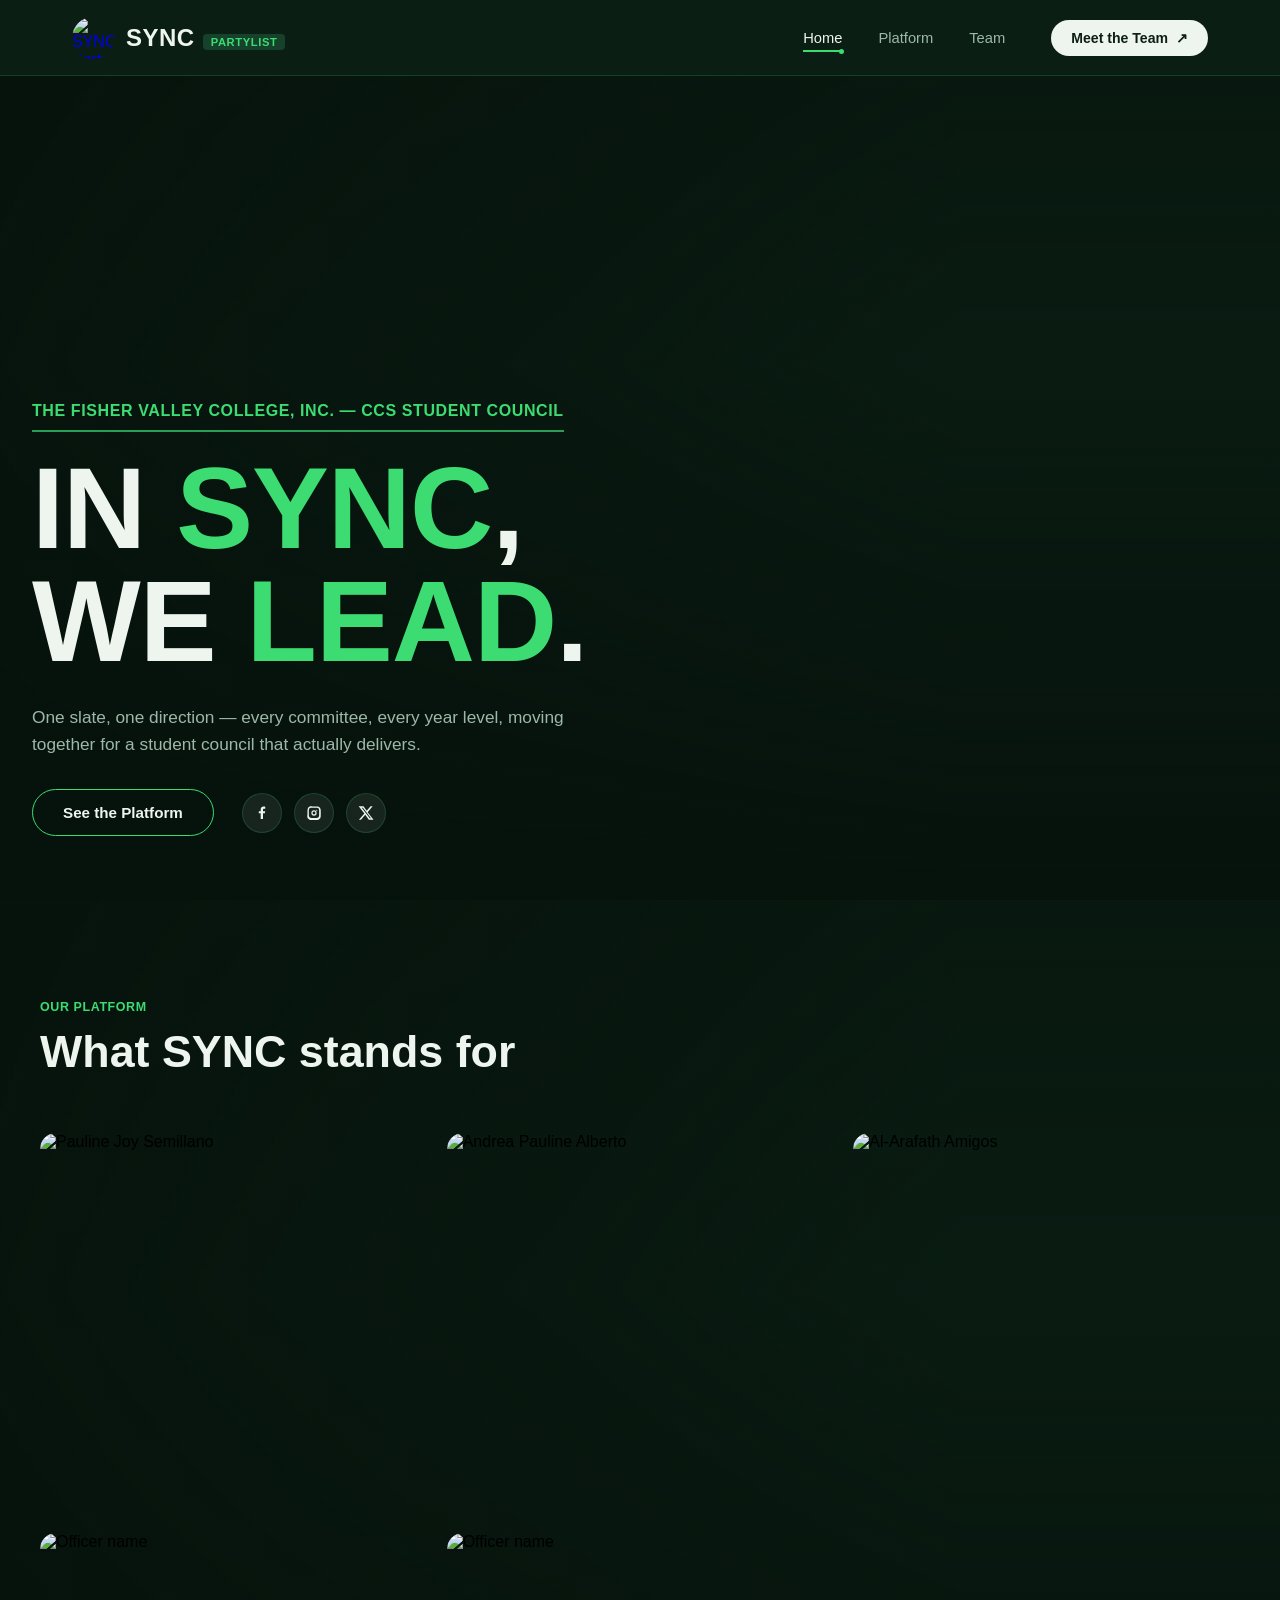
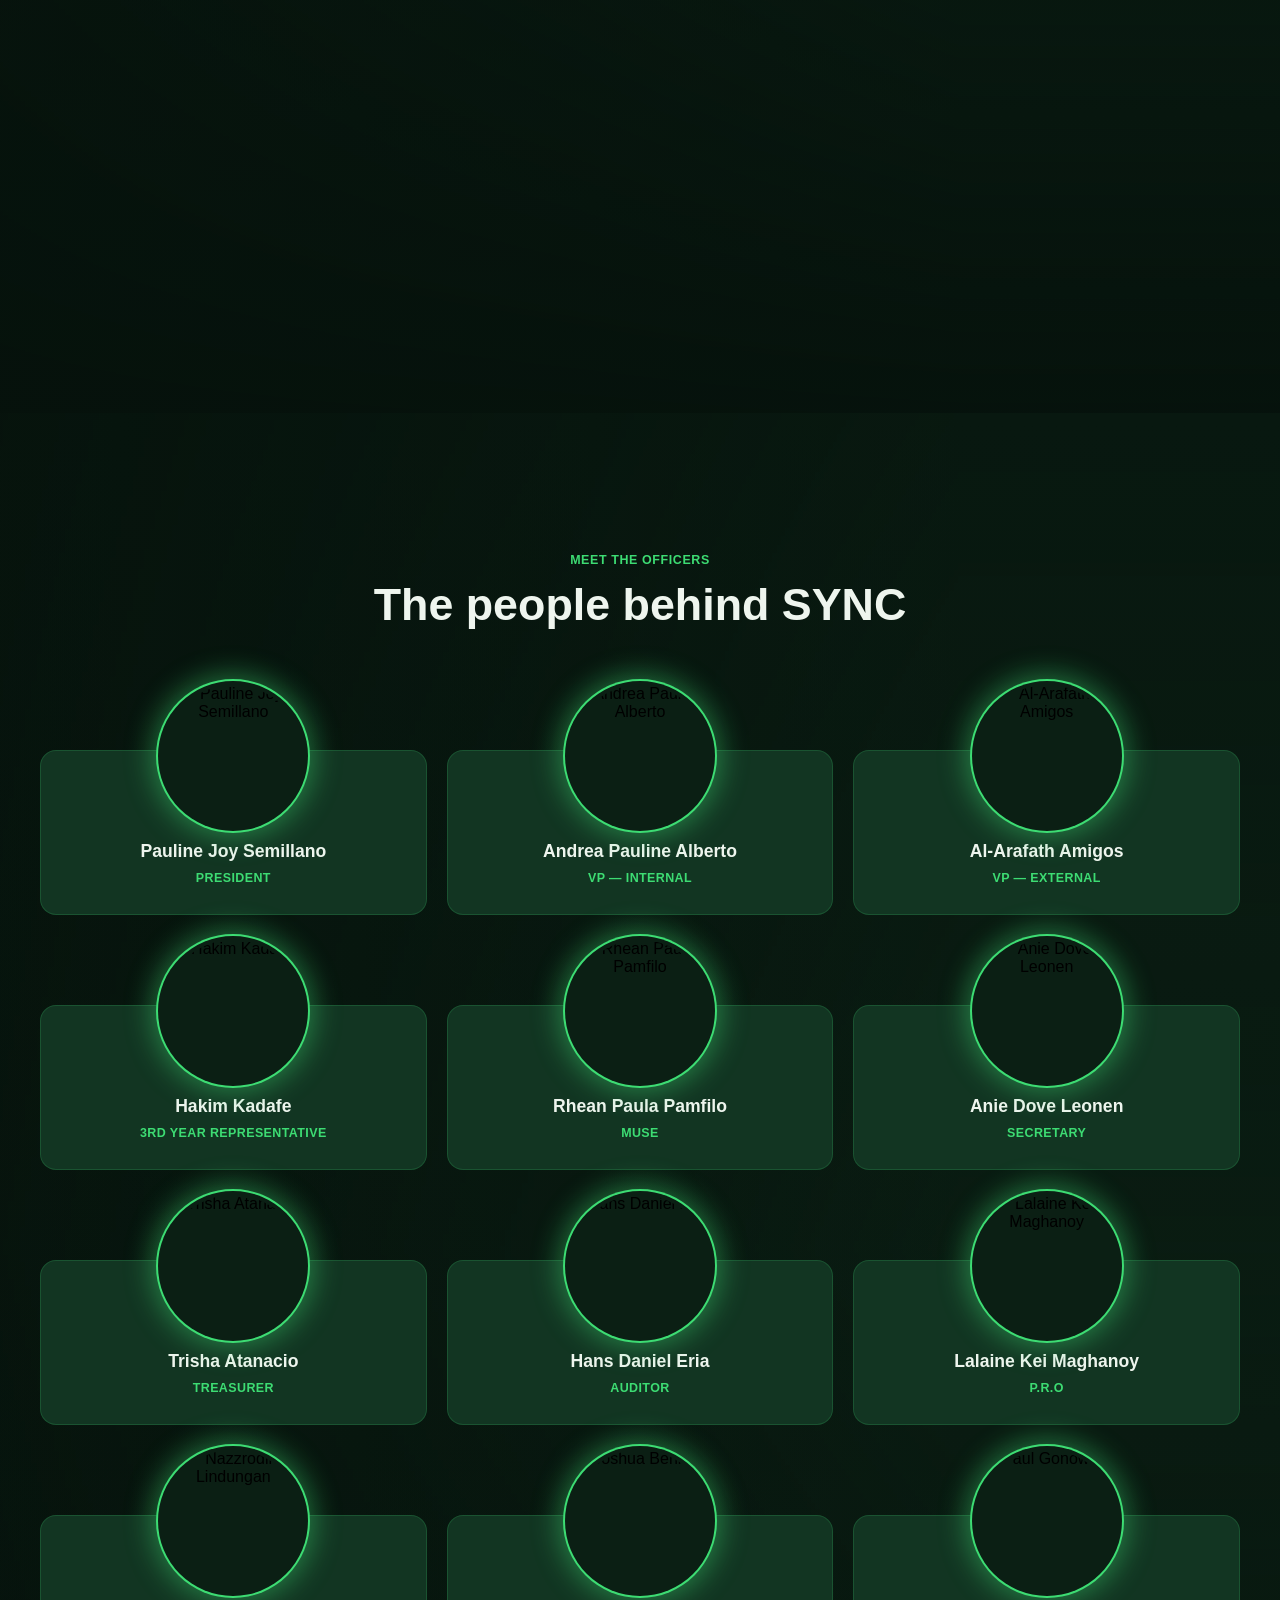
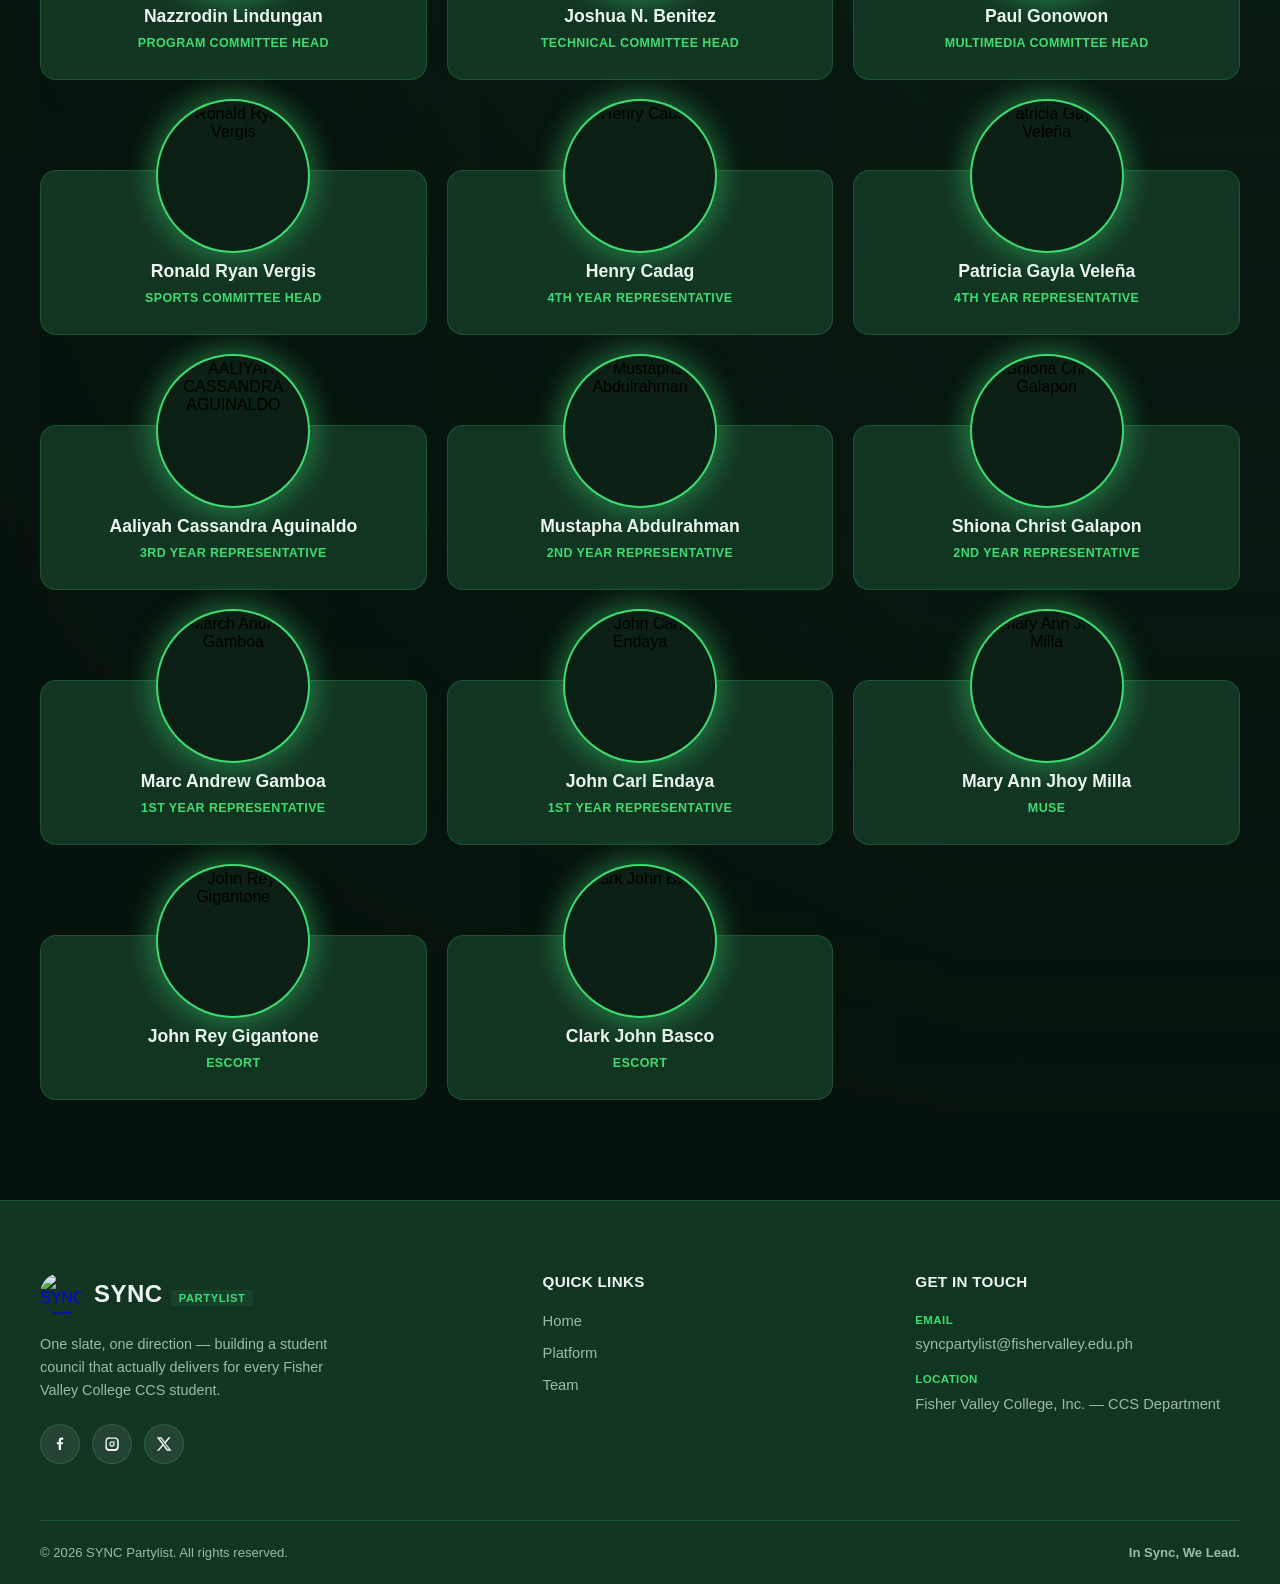
==== website.html @ 5e38c049 "Add files via upload" ====
<!doctype html>
<html lang="en">
  <head>
    <meta charset="UTF-8" />
    <meta name="viewport" content="width=device-width, initial-scale=1.0" />
    <title>SYNC Partylist — In Sync, We Lead.</title>
    <link rel="stylesheet" href="style.css" />
  </head>
  <body>
    <div class="site-bg">
      <img src="POSTER.png" alt="" id="scrollPoster" />
    </div>
    <header>
      <nav class="navbar">
        <div class="navbar__inner">
          <a href="#home" class="navbar__brand">
            <img src="logo.png" alt="SYNC Partylist logo" class="brand__logo" />
            <span class="brand__text">
              <span class="brand__mark">SYNC</span>
              <span class="brand__tag">Partylist</span>
            </span>
          </a>

          <ul class="navbar__links" id="navLinks">
            <li><a href="#home" class="nav-link is-active">Home</a></li>
            <li><a href="#platform" class="nav-link">Platform</a></li>
            <li><a href="#team" class="nav-link">Team</a></li>
          </ul>

          <a href="#team" class="navbar__cta"
            >Meet the Team <span class="cta-arrow">↗</span></a
          >

          <button
            class="navbar__toggle"
            id="navToggle"
            aria-label="Toggle menu"
            aria-expanded="false"
          >
            <span></span>
            <span></span>
            <span></span>
          </button>
        </div>
      </nav>
    </header>

    <main>
      <section class="hero" id="home">
        <div class="hero__bg"></div>
        <div class="hero__overlay"></div>

        <div class="hero__content">
          <span class="hero__eyebrow reveal" style="--d: 0s"
            >The Fisher Valley College, Inc. — CCS Student Council</span
          >

          <h1 class="hero__title">
            <span class="line reveal" style="--d: 0.5s"
              >IN <span class="accent">SYNC</span>,</span
            >
            <span class="line reveal" style="--d: 1s"
              >WE <span class="accent">LEAD</span>.</span
            >
          </h1>

          <p class="hero__line reveal" style="--d: 1.5s">
            One slate, one direction — every committee, every year level, moving
            together for a student council that actually delivers.
          </p>

          <div class="hero__actions reveal" style="--d: 2s">
            <a href="#platform" class="btn btn--pill">See the Platform</a>
            <div class="hero__socials">
              <a href="#" aria-label="Facebook" class="social-icon">
                <svg viewBox="0 0 24 24">
                  <path
                    d="M13.5 21v-8.5h2.85l.43-3.3H13.5V7.05c0-.96.27-1.61 1.64-1.61h1.75V2.53C16.56 2.47 15.53 2.4 14.32 2.4c-2.53 0-4.26 1.54-4.26 4.38v2.42H7.2v3.3h2.86V21h3.44z"
                  />
                </svg>
              </a>
              <a href="#" aria-label="Instagram" class="social-icon">
                <svg viewBox="0 0 24 24">
                  <path
                    d="M12 2.2c2.7 0 3 .01 4.12.06 1.1.05 1.85.23 2.5.48.68.27 1.25.62 1.82 1.19.57.57.92 1.14 1.19 1.82.25.65.43 1.4.48 2.5.05 1.12.06 1.42.06 4.12s-.01 3-.06 4.12c-.05 1.1-.23 1.85-.48 2.5-.27.68-.62 1.25-1.19 1.82-.57.57-1.14.92-1.82 1.19-.65.25-1.4.43-2.5.48-1.12.05-1.42.06-4.12.06s-3-.01-4.12-.06c-1.1-.05-1.85-.23-2.5-.48-.68-.27-1.25-.62-1.82-1.19-.57-.57-.92-1.14-1.19-1.82-.25-.65-.43-1.4-.48-2.5C2.21 15 2.2 14.7 2.2 12s.01-3 .06-4.12c.05-1.1.23-1.85.48-2.5.27-.68.62-1.25 1.19-1.82.57-.57 1.14-.92 1.82-1.19.65-.25 1.4-.43 2.5-.48C9.31 2.21 9.61 2.2 12 2.2zm0 1.8c-2.66 0-2.97.01-4.02.06-.87.04-1.34.18-1.65.3-.42.16-.71.36-1.02.67-.31.31-.51.6-.67 1.02-.12.31-.26.78-.3 1.65-.05 1.05-.06 1.36-.06 4.02s.01 2.97.06 4.02c.04.87.18 1.34.3 1.65.16.42.36.71.67 1.02.31.31.6.51 1.02.67.31.12.78.26 1.65.3 1.05.05 1.36.06 4.02.06s2.97-.01 4.02-.06c.87-.04 1.34-.18 1.65-.3.42-.16.71-.36 1.02-.67.31-.31.51-.6.67-1.02.12-.31.26-.78.3-1.65.05-1.05.06-1.36.06-4.02s-.01-2.97-.06-4.02c-.04-.87-.18-1.34-.3-1.65-.16-.42-.36-.71-.67-1.02-.31-.31-.6-.51-1.02-.67-.31-.12-.78-.26-1.65-.3-1.05-.05-1.36-.06-4.02-.06zm0 4.06a3.94 3.94 0 110 7.88 3.94 3.94 0 010-7.88zm0 1.8a2.14 2.14 0 100 4.28 2.14 2.14 0 000-4.28zm5.02-1.99a.92.92 0 11-1.84 0 .92.92 0 011.84 0z"
                  />
                </svg>
              </a>
              <a href="#" aria-label="X (Twitter)" class="social-icon">
                <svg viewBox="0 0 24 24">
                  <path
                    d="M18.9 2H22l-7.6 8.7L23.3 22h-7l-5.5-7.2L4.5 22H1.4l8.1-9.3L1 2h7.2l4.9 6.6L18.9 2zm-1.2 18h1.7L7.4 4H5.6l12.1 16z"
                  />
                </svg>
              </a>
            </div>
          </div>
        </div>
      </section>
      <section class="platform" id="platform">
        <div class="platform__inner">
          <span class="platform__eyebrow" style="--d: 0s">Our platform</span>
          <h2 class="platform__title" style="--d: 0s">
            What <span class="accent">SYNC</span> stands for
          </h2>

          <div class="platform__grid">
            <div class="p-card">
              <img src="PUBMAT - PRESIDENT.png" alt="Pauline Joy Semillano" />
              <div class="p-card__overlay">
                <span class="p-card__name">Pauline Joy Semillano</span>
                <h3>SYNC click to serve</h3>
                <ul>
                  <li>
                    Keep the official CCS Facebook page active with updates,
                    announcements, student achievements, and engaging content.
                  </li>
                </ul>
              </div>
            </div>

            <div class="p-card">
              <img
                src="PUBMAT - VP - INTERNAL.png"
                alt="Andrea Pauline Alberto"
              />
              <div class="p-card__overlay">
                <span class="p-card__name">Andrea Pauline Alberto</span>
                <h3>SYNC Debug your doubts</h3>
                <ul>
                  <li>
                    Conduct free tutorials, workshops, review sessions, and peer
                    mentoring to strengthen technical knowledge.
                  </li>
                  <li>
                    Organize coding challenges, quizzes, and problem-solving
                    competitions.
                  </li>
                </ul>
              </div>
            </div>

            <div class="p-card">
              <img src="VP - EXTERNAL.png" alt="Al-Arafath Amigos" />
              <div class="p-card__overlay">
                <span class="p-card__name">Al-Arafath Amigos</span>
                <h3>SYNC beyond the campus</h3>
                <ul>
                  <li>
                    Organize sports and e-sports tournaments, photo booths, and
                    relaxation corners during CCS events.
                  </li>
                  <li>
                    Encourage camaraderie, leadership, and a balanced college
                    experience.
                  </li>
                </ul>
              </div>
            </div>

            <div class="p-card">
              <img
                src="PUBMAT - 3RD YEAR REP - KADAFE.png"
                alt="Officer name"
              />
              <div class="p-card__overlay">
                <span class="p-card__name">Hakim Kadafe</span>
                <h3>SYNC Support</h3>
                <ul>
                  <li>
                    Provide technical support, equipment management, and
                    multimedia services for CCS programs.
                  </li>
                </ul>
              </div>
            </div>

            <div class="p-card">
              <img src="MUSE - PAMFILO.png" alt="Officer name" />
              <div class="p-card__overlay">
                <span class="p-card__name">Rhean Paula Pamfilo</span>
                <h3>SYNC Cares</h3>
                <ul>
                  <li>
                    Promote donation drives, outreach initiatives, and waste
                    segregation for a clean, sustainable CCS community.
                  </li>
                </ul>
              </div>
            </div>
          </div>
        </div>
      </section>
      <section class="team" id="team">
        <div class="team__inner">
          <span class="team__eyebrow">Meet the officers</span>
          <h2 class="team__title">
            The people behind <span class="accent">SYNC</span>
          </h2>

          <div class="team__grid">
            <div class="t-card">
              <div class="t-card__photo-wrap">
                <img src="PUBMAT - PRESIDENT.png" alt="Pauline Joy Semillano" />
              </div>
              <div class="t-card__body">
                <h3 class="t-card__name">Pauline Joy Semillano</h3>
                <span class="t-card__role">President</span>
              </div>
            </div>

            <div class="t-card">
              <div class="t-card__photo-wrap">
                <img
                  src="PUBMAT - VP - INTERNAL.png"
                  alt="Andrea Pauline Alberto"
                />
              </div>
              <div class="t-card__body">
                <h3 class="t-card__name">Andrea Pauline Alberto</h3>
                <span class="t-card__role">VP — Internal</span>
              </div>
            </div>

            <div class="t-card">
              <div class="t-card__photo-wrap">
                <img src="VP - EXTERNAL.png" alt="Al-Arafath Amigos" />
              </div>
              <div class="t-card__body">
                <h3 class="t-card__name">Al-Arafath Amigos</h3>
                <span class="t-card__role">VP — External</span>
              </div>
            </div>

            <div class="t-card">
              <div class="t-card__photo-wrap">
                <img
                  src="PUBMAT - 3RD YEAR REP - KADAFE.png"
                  alt="Hakim Kadafe"
                />
              </div>
              <div class="t-card__body">
                <h3 class="t-card__name">Hakim Kadafe</h3>
                <span class="t-card__role">3rd Year Representative</span>
              </div>
            </div>

            <div class="t-card">
              <div class="t-card__photo-wrap">
                <img src="MUSE - PAMFILO.png" alt="Rhean Paula Pamfilo" />
              </div>
              <div class="t-card__body">
                <h3 class="t-card__name">Rhean Paula Pamfilo</h3>
                <span class="t-card__role">Muse</span>
              </div>
            </div>
            <div class="t-card">
              <div class="t-card__photo-wrap">
                <img src="PUBMAT - SECRETARY.png" alt="Anie Dove Leonen" />
              </div>
              <div class="t-card__body">
                <h3 class="t-card__name">Anie Dove Leonen</h3>
                <span class="t-card__role">Secretary</span>
              </div>
            </div>
            <div class="t-card">
              <div class="t-card__photo-wrap">
                <img src="PUBMAT - TREASURER.png" alt="Trisha Atanacio" />
              </div>
              <div class="t-card__body">
                <h3 class="t-card__name">Trisha Atanacio</h3>
                <span class="t-card__role">Treasurer</span>
              </div>
            </div>
            <div class="t-card">
              <div class="t-card__photo-wrap">
                <img src="PUBMAT - AUDITOR.png" alt="Hans Daniel Eria" />
              </div>
              <div class="t-card__body">
                <h3 class="t-card__name">Hans Daniel Eria</h3>
                <span class="t-card__role">Auditor</span>
              </div>
            </div>
            <div class="t-card">
              <div class="t-card__photo-wrap">
                <img src="PUBMAT - PRO.png" alt="Lalaine Kei Maghanoy" />
              </div>
              <div class="t-card__body">
                <h3 class="t-card__name">Lalaine Kei Maghanoy</h3>
                <span class="t-card__role">P.R.O</span>
              </div>
            </div>
            <div class="t-card">
              <div class="t-card__photo-wrap">
                <img
                  src="PUBMAT - PROGRAM COMMITEE HEAD.png"
                  alt="Nazzrodin Lindungan"
                />
              </div>
              <div class="t-card__body">
                <h3 class="t-card__name">Nazzrodin Lindungan</h3>
                <span class="t-card__role">Program Committee Head</span>
              </div>
            </div>
            <div class="t-card">
              <div class="t-card__photo-wrap">
                <img
                  src="PUBMAT - TECHNICAL COMMITEE HEAD.png"
                  alt="Joshua Benitez"
                />
              </div>
              <div class="t-card__body">
                <h3 class="t-card__name">Joshua N. Benitez</h3>
                <span class="t-card__role">Technical Committee Head</span>
              </div>
            </div>
            <div class="t-card">
              <div class="t-card__photo-wrap">
                <img
                  src="PUBMAT - MULTIMEDIA COMMITEE HEAD.png"
                  alt="Paul Gonowon"
                />
              </div>
              <div class="t-card__body">
                <h3 class="t-card__name">Paul Gonowon</h3>
                <span class="t-card__role">Multimedia Committee Head</span>
              </div>
            </div>
            <div class="t-card">
              <div class="t-card__photo-wrap">
                <img
                  src="PUBMAT - SPORTS COMMITEE HEAD.png"
                  alt="Ronald Ryan Vergis"
                />
              </div>
              <div class="t-card__body">
                <h3 class="t-card__name">Ronald Ryan Vergis</h3>
                <span class="t-card__role">Sports Committee Head</span>
              </div>
            </div>
            <div class="t-card">
              <div class="t-card__photo-wrap">
                <img
                  src="PUBMAT - 4TH YEAR REP - HENRY.png"
                  alt="Henry Cadag"
                />
              </div>
              <div class="t-card__body">
                <h3 class="t-card__name">Henry Cadag</h3>
                <span class="t-card__role">4th Year Representative</span>
              </div>
            </div>
            <div class="t-card">
              <div class="t-card__photo-wrap">
                <img
                  src="PUBMAT - 4TH YEAR REP - PAT.png"
                  alt="Patricia Gayla Veleña"
                />
              </div>
              <div class="t-card__body">
                <h3 class="t-card__name">Patricia Gayla Veleña</h3>
                <span class="t-card__role">4th Year Representative</span>
              </div>
            </div>
            <div class="t-card">
              <div class="t-card__photo-wrap">
                <img
                  src="PUBMAT - 3RD YEAR REP - AGUINALDO.png"
                  alt="AALIYAH CASSANDRA AGUINALDO"
                />
              </div>
              <div class="t-card__body">
                <h3 class="t-card__name">Aaliyah Cassandra Aguinaldo</h3>
                <span class="t-card__role">3rd Year Representative</span>
              </div>
            </div>
            <div class="t-card">
              <div class="t-card__photo-wrap">
                <img
                  src="PUBMAT - 2ND YEAR REP - MUSTAPHA.png"
                  alt="Mustapha Abdulrahman"
                />
              </div>
              <div class="t-card__body">
                <h3 class="t-card__name">Mustapha Abdulrahman</h3>
                <span class="t-card__role">2nd Year Representative</span>
              </div>
            </div>
            <div class="t-card">
              <div class="t-card__photo-wrap">
                <img
                  src="PUBMAT - 2ND YEAR REP - GALAPON.png"
                  alt="Shiona Christ Galapon"
                />
              </div>
              <div class="t-card__body">
                <h3 class="t-card__name">Shiona Christ Galapon</h3>
                <span class="t-card__role">2nd Year Representative</span>
              </div>
            </div>
            <div class="t-card">
              <div class="t-card__photo-wrap">
                <img
                  src="PUBMAT - 1ST YEAR REP - GAMBOA.png"
                  alt="March Andrew Gamboa"
                />
              </div>
              <div class="t-card__body">
                <h3 class="t-card__name">Marc Andrew Gamboa</h3>
                <span class="t-card__role">1st Year Representative</span>
              </div>
            </div>
            <div class="t-card">
              <div class="t-card__photo-wrap">
                <img
                  src="PUBMAT - 1ST YEAR REP - ENDAYA.png"
                  alt="John Carl Endaya"
                />
              </div>
              <div class="t-card__body">
                <h3 class="t-card__name">John Carl Endaya</h3>
                <span class="t-card__role">1st Year Representative</span>
              </div>
            </div>
            <div class="t-card">
              <div class="t-card__photo-wrap">
                <img src="MUSE - MILLA.png" alt="Mary Ann Jhoy Milla" />
              </div>
              <div class="t-card__body">
                <h3 class="t-card__name">Mary Ann Jhoy Milla</h3>
                <span class="t-card__role">Muse</span>
              </div>
            </div>
            <div class="t-card">
              <div class="t-card__photo-wrap">
                <img
                  src="PUBMAT - ESCORT - GIGANTONE.png"
                  alt="John Rey Gigantone"
                />
              </div>
              <div class="t-card__body">
                <h3 class="t-card__name">John Rey Gigantone</h3>
                <span class="t-card__role">Escort</span>
              </div>
            </div>
            <div class="t-card">
              <div class="t-card__photo-wrap">
                <img src="PUBMAT - ESCORT - BASCO.png" alt="Clark John Basco" />
              </div>
              <div class="t-card__body">
                <h3 class="t-card__name">Clark John Basco</h3>
                <span class="t-card__role">Escort</span>
              </div>
            </div>
          </div>
        </div>
      </section>
    </main>
    <footer class="site-footer" id="contact">
      <div class="site-footer__inner">
        <div class="footer__top">
          <div class="footer__brand">
            <a href="#home" class="footer__logo-link">
              <img
                src="logo.png"
                alt="SYNC Partylist logo"
                class="footer__logo"
              />
              <span class="footer__brand-text">
                <span class="brand__mark">SYNC</span>
                <span class="brand__tag">Partylist</span>
              </span>
            </a>
            <p class="footer__tagline">
              One slate, one direction — building a student council that
              actually delivers for every Fisher Valley College CCS student.
            </p>
            <div class="footer__socials">
              <a href="#" aria-label="Facebook" class="social-icon">
                <svg viewBox="0 0 24 24">
                  <path
                    d="M13.5 21v-8.5h2.85l.43-3.3H13.5V7.05c0-.96.27-1.61 1.64-1.61h1.75V2.53C16.56 2.47 15.53 2.4 14.32 2.4c-2.53 0-4.26 1.54-4.26 4.38v2.42H7.2v3.3h2.86V21h3.44z"
                  />
                </svg>
              </a>
              <a href="#" aria-label="Instagram" class="social-icon">
                <svg viewBox="0 0 24 24">
                  <path
                    d="M12 2.2c2.7 0 3 .01 4.12.06 1.1.05 1.85.23 2.5.48.68.27 1.25.62 1.82 1.19.57.57.92 1.14 1.19 1.82.25.65.43 1.4.48 2.5.05 1.12.06 1.42.06 4.12s-.01 3-.06 4.12c-.05 1.1-.23 1.85-.48 2.5-.27.68-.62 1.25-1.19 1.82-.57.57-1.14.92-1.82 1.19-.65.25-1.4.43-2.5.48-1.12.05-1.42.06-4.12.06s-3-.01-4.12-.06c-1.1-.05-1.85-.23-2.5-.48-.68-.27-1.25-.62-1.82-1.19-.57-.57-.92-1.14-1.19-1.82-.25-.65-.43-1.4-.48-2.5C2.21 15 2.2 14.7 2.2 12s.01-3 .06-4.12c.05-1.1.23-1.85.48-2.5.27-.68.62-1.25 1.19-1.82.57-.57 1.14-.92 1.82-1.19.65-.25 1.4-.43 2.5-.48C9.31 2.21 9.61 2.2 12 2.2zm0 1.8c-2.66 0-2.97.01-4.02.06-.87.04-1.34.18-1.65.3-.42.16-.71.36-1.02.67-.31.31-.51.6-.67 1.02-.12.31-.26.78-.3 1.65-.05 1.05-.06 1.36-.06 4.02s.01 2.97.06 4.02c.04.87.18 1.34.3 1.65.16.42.36.71.67 1.02.31.31.6.51 1.02.67.31.12.78.26 1.65.3 1.05.05 1.36.06 4.02.06s2.97-.01 4.02-.06c.87-.04 1.34-.18 1.65-.3.42-.16.71-.36 1.02-.67.31-.31.51-.6.67-1.02.12-.31.26-.78.3-1.65.05-1.05.06-1.36.06-4.02s-.01-2.97-.06-4.02c-.04-.87-.18-1.34-.3-1.65-.16-.42-.36-.71-.67-1.02-.31-.31-.6-.51-1.02-.67-.31-.12-.78-.26-1.65-.3-1.05-.05-1.36-.06-4.02-.06zm0 4.06a3.94 3.94 0 110 7.88 3.94 3.94 0 010-7.88zm0 1.8a2.14 2.14 0 100 4.28 2.14 2.14 0 000-4.28zm5.02-1.99a.92.92 0 11-1.84 0 .92.92 0 011.84 0z"
                  />
                </svg>
              </a>
              <a href="#" aria-label="X (Twitter)" class="social-icon">
                <svg viewBox="0 0 24 24">
                  <path
                    d="M18.9 2H22l-7.6 8.7L23.3 22h-7l-5.5-7.2L4.5 22H1.4l8.1-9.3L1 2h7.2l4.9 6.6L18.9 2zm-1.2 18h1.7L7.4 4H5.6l12.1 16z"
                  />
                </svg>
              </a>
            </div>
          </div>

          <div class="footer__col">
            <h4 class="footer__heading">Quick Links</h4>
            <ul class="footer__links">
              <li><a href="#home">Home</a></li>
              <li><a href="#platform">Platform</a></li>
              <li><a href="#team">Team</a></li>
            </ul>
          </div>

          <div class="footer__col">
            <h4 class="footer__heading">Get in Touch</h4>
            <ul class="footer__contact">
              <li>
                <span class="footer__contact-label">Email</span>
                syncpartylist@fishervalley.edu.ph
              </li>
              <li>
                <span class="footer__contact-label">Location</span>
                Fisher Valley College, Inc. — CCS Department
              </li>
            </ul>
          </div>
        </div>

        <div class="footer__bottom">
          <p>&copy; 2026 SYNC Partylist. All rights reserved.</p>
          <p class="footer__credit">In Sync, We Lead.</p>
        </div>
      </div>
    </footer>

    <script src="script.js"></script>
  </body>
</html>
---- style.css ----
/* ============================================
   SYNC Partylist — Design Tokens
   Palette pulled from the campaign poster:
   deep forest green bg + bright circuit-green accent
   ============================================ */
:root {
  --bg-deep: #0b1f14;
  --bg-panel: #123522;
  --bg-panel-2: #16412a;
  --accent: #3ddc73;
  --accent-dim: #2a9d57;
  --ink: #eef5ee;
  --muted: #9db8a8;
  --border: rgba(61, 220, 115, 0.18);

  --font-display: "Poppins", "Segoe UI", sans-serif;
  --font-body: "Inter", "Segoe UI", sans-serif;

  --nav-height: 76px;
}

* {
  margin: 0;
  padding: 0;
  box-sizing: border-box;
}

html {
  scroll-behavior: smooth;
}

body {
  background: var(--bg-deep);
  font-family: var(--font-body);

}

body::before {
  content: "";
  position: fixed;
  inset: 0;
  z-index: -1;

  background-size: cover;
  background-position: center top;
  background-attachment: fixed;
  opacity: 0.15;
}

.site-bg {
  position: fixed;
  inset: 0;
  z-index: -1;
  overflow: hidden;
}

.site-bg img {
  position: absolute;
  top: 0;
  left: 50%;
  width: 100%;
  height: auto;
  /* natural height base sa aspect ratio — dito lalabas na mahaba talaga */
  transform: translate(-50%, 0);
  opacity: 0.16;
  will-change: transform;
}

.site-bg::after {
  content: "";
  position: absolute;
  inset: 0;
  background: linear-gradient(to bottom, var(--bg-deep) 0%, transparent 8%, transparent 92%, var(--bg-deep) 100%);
}

/* ============================================
   Navbar
   ============================================ */
.navbar {
  position: sticky;
  top: 0;
  z-index: 100;
  height: var(--nav-height);
  background: rgba(11, 31, 20, 0.85);
  backdrop-filter: blur(10px);
  border-bottom: 1px solid var(--border);
}

.navbar__inner {
  max-width: 1200px;
  height: 100%;
  margin: 0 auto;
  padding: 0 32px;
  display: flex;
  align-items: center;
  gap: 32px;
}

/* Brand */
.navbar__brand {
  display: flex;
  align-items: center;
  gap: 12px;
  text-decoration: none;
  margin-right: auto;
}

.brand__logo {
  width: 42px;
  height: 42px;
  border-radius: 50%;
  object-fit: cover;
  flex-shrink: 0;
}

.brand__text {
  display: flex;
  align-items: baseline;
  gap: 8px;
}

.brand__mark {
  font-family: var(--font-display);
  font-weight: 800;
  font-size: 1.5rem;
  letter-spacing: 0.5px;
  color: var(--ink);
}

.brand__tag {
  font-family: var(--font-display);
  font-weight: 600;
  font-size: 0.7rem;
  padding: 2px 8px;
  border-radius: 4px;
  background: var(--bg-panel-2);
  color: var(--accent);
  text-transform: uppercase;
  letter-spacing: 0.6px;
}

/* Links */
.navbar__links {
  display: flex;
  align-items: center;
  gap: 8px;
  list-style: none;
}

.nav-link {
  position: relative;
  display: inline-block;
  padding: 10px 14px;
  color: var(--muted);
  text-decoration: none;
  font-size: 0.92rem;
  font-weight: 500;
  transition: color 0.2s ease;
}

/* Signature: circuit-trace underline instead of a plain line */
.nav-link::after {
  content: "";
  position: absolute;
  left: 14px;
  right: 14px;
  bottom: 4px;
  height: 2px;
  background: var(--accent);
  transform: scaleX(0);
  transform-origin: left;
  transition: transform 0.25s ease;
}

.nav-link::before {
  content: "";
  position: absolute;
  right: 12px;
  bottom: 2px;
  width: 5px;
  height: 5px;
  border-radius: 50%;
  background: var(--accent);
  opacity: 0;
  transform: scale(0);
  transition: all 0.25s ease;
}

.nav-link:hover,
.nav-link.is-active {
  color: var(--ink);
}

.nav-link:hover::after,
.nav-link.is-active::after {
  transform: scaleX(1);
}

.nav-link:hover::before,
.nav-link.is-active::before {
  opacity: 1;
  transform: scale(1);
}

/* CTA button */
.navbar__cta {
  display: inline-flex;
  align-items: center;
  gap: 8px;
  padding: 10px 20px;
  background: var(--ink);
  color: var(--bg-deep);
  font-weight: 700;
  font-size: 0.88rem;
  text-decoration: none;
  border-radius: 999px;
  transition: background 0.2s ease, transform 0.15s ease;
  white-space: nowrap;
}

.cta-arrow {
  display: inline-block;
  transition: transform 0.2s ease;
}

.navbar__cta:hover {
  background: var(--accent);
  transform: translateY(-1px);
}

.navbar__cta:hover .cta-arrow {
  transform: translate(2px, -2px);
}

/* Mobile toggle (hamburger) */
.navbar__toggle {
  display: none;
  flex-direction: column;
  gap: 5px;
  background: none;
  border: none;
  cursor: pointer;
  padding: 8px;
}

.navbar__toggle span {
  width: 22px;
  height: 2px;
  background: var(--ink);
  transition: all 0.25s ease;
}

.navbar__toggle.is-open span:nth-child(1) {
  transform: translateY(7px) rotate(45deg);
}

.navbar__toggle.is-open span:nth-child(2) {
  opacity: 0;
}

.navbar__toggle.is-open span:nth-child(3) {
  transform: translateY(-7px) rotate(-45deg);
}


.hero {
  position: relative;
  min-height: calc(100vh - var(--nav-height));
  display: flex;
  align-items: flex-end;
  overflow: hidden;
}

.hero__bg {
  position: absolute;
  inset: 0;
  z-index: 0;
}

.hero__bg img {
  width: 100%;
  height: 100%;
  object-fit: cover;
  /* shift past the poster's own baked-in title/logos, focus on the officer group */
  object-position: center 22%;
}

/* Vignette: darker on the left/bottom where the copy sits, lighter on the right */
.hero__overlay {
  position: absolute;
  inset: 0;
  z-index: 1;
  background:
    linear-gradient(to top, rgba(6, 18, 12, 0.95) 0%, rgba(6, 18, 12, 0.55) 38%, rgba(6, 18, 12, 0.25) 65%, rgba(6, 18, 12, 0.5) 100%),
    linear-gradient(to right, rgba(6, 18, 12, 0.75) 0%, rgba(6, 18, 12, 0.35) 45%, rgba(6, 18, 12, 0) 75%);
}

.hero__content {
  position: relative;
  z-index: 2;
  width: 100%;
  max-width: 1300px;
  margin: 0 auto;
  padding: 0 32px 64px;
}

.hero__eyebrow {
  display: inline-block;
  font-size: 1rem;
  font-weight: 600;
  letter-spacing: 0.6px;
  text-transform: uppercase;
  color: var(--accent);
  padding-bottom: 10px;
  border-bottom: 2px solid var(--accent-dim);
  margin-bottom: 20px;
}

.hero__title {
  font-family: var(--font-display);
  font-weight: 800;
  font-size: clamp(3rem, 9vw, 7.5rem);
  line-height: 0.98;
  letter-spacing: -1px;
  color: var(--ink);
  margin-bottom: 26px;
  text-transform: uppercase;
}

.hero__title .line {
  display: block;
  overflow: hidden;
}

.hero__title .accent {
  color: var(--accent);
}

.hero__line {
  max-width: 560px;
  font-size: 1.08rem;
  line-height: 1.6;
  color: var(--muted);
  margin-bottom: 30px;
}

.hero__actions {
  display: flex;
  align-items: center;
  gap: 28px;
  flex-wrap: wrap;
}

.btn--pill {
  display: inline-block;
  padding: 14px 30px;
  border-radius: 999px;
  border: 1.5px solid var(--accent);
  color: var(--ink);
  font-weight: 700;
  font-size: 0.95rem;
  text-decoration: none;
  transition: all 0.2s ease;
}

.btn--pill:hover {
  background: var(--accent);
  color: var(--bg-deep);
  transform: translateY(-1px);
}

.hero__socials {
  display: flex;
  gap: 12px;
}

.social-icon {
  display: flex;
  align-items: center;
  justify-content: center;
  width: 40px;
  height: 40px;
  border-radius: 50%;
  background: rgba(238, 245, 238, 0.08);
  border: 1px solid var(--border);
  transition: all 0.2s ease;
}

.social-icon svg {
  width: 16px;
  height: 16px;
  fill: var(--ink);
}

.social-icon:hover {
  background: var(--accent);
  border-color: var(--accent);
}

.social-icon:hover svg {
  fill: var(--bg-deep);
}

.reveal {
  opacity: 0;
  transform: translateY(28px);
  animation: reveal 0.6s cubic-bezier(0.16, 1, 0.3, 1) forwards;
  animation-delay: var(--d, 0s);
}

@keyframes reveal {
  to {
    opacity: 1;
    transform: translateY(0);
  }
}

@media (prefers-reduced-motion: reduce) {
  .reveal {
    animation: none;
    opacity: 1;
    transform: none;
  }
}


@media (max-width: 860px) {
  .navbar__toggle {
    display: flex;
  }

  .navbar__cta {
    display: none;
  }

  .hero {
    align-items: center;
    min-height: 70vh;
  }

  .navbar__links {
    position: fixed;
    top: var(--nav-height);
    left: 0;
    right: 0;
    flex-direction: column;
    align-items: flex-start;
    gap: 0;
    background: var(--bg-panel);
    border-bottom: 1px solid var(--border);
    padding: 8px 24px 20px;
    transform: translateY(-8px);
    opacity: 0;
    pointer-events: none;
    transition: all 0.2s ease;
  }

  .navbar__links.is-open {
    transform: translateY(0);
    opacity: 1;
    pointer-events: auto;
  }

  .nav-link {
    width: 100%;
    padding: 12px 4px;
  }

  .hero__content {
    padding: 0 20px 40px;
  }

  .hero__title {
    font-size: clamp(2.2rem, 11vw, 3.2rem);
  }

  .hero__line {
    font-size: 0.95rem;
    max-width: 100%;
  }

  .hero__actions {
    gap: 18px;
  }
}

/* platforms */
.platform {
  padding: 100px 32px;
  background:
    linear-gradient(to top, rgba(6, 18, 12, 0.95) 0%, rgba(6, 18, 12, 0.55) 38%, rgba(6, 18, 12, 0.25) 65%, rgba(6, 18, 12, 0.5) 100%),
    linear-gradient(to right, rgba(6, 18, 12, 0.75) 0%, rgba(6, 18, 12, 0.35) 45%, rgba(6, 18, 12, 0) 75%);
}

.platform__inner {
  max-width: 1200px;
  margin: 0 auto;
}

.platform__eyebrow {
  display: block;
  font-size: 0.78rem;
  font-weight: 600;
  letter-spacing: 0.6px;
  text-transform: uppercase;
  color: var(--accent);
  margin-bottom: 12px;
}

.platform__title {
  font-family: var(--font-display);
  font-weight: 700;
  font-size: clamp(2rem, 4vw, 2.8rem);
  color: var(--ink);
  margin-bottom: 56px;
}

.platform__grid {
  display: grid;
  grid-template-columns: repeat(3, 1fr);
  gap: 20px;
}

.p-card {
  position: relative;
  height: 380px;
  border-radius: 16px;
  overflow: hidden;
  cursor: pointer;
  opacity: 0;
  transform: translateY(36px);
  transition: opacity 0.7s ease, transform 0.7s ease;
}

.p-card.in-view {
  opacity: 1;
  transform: translateY(0);
}

/* Isa-isa lumalabas (staggered fade-up) */
.p-card:nth-child(1) {
  transition-delay: 0s;
}

.p-card:nth-child(2) {
  transition-delay: 0.12s;
}

.p-card:nth-child(3) {
  transition-delay: 0.24s;
}

.p-card:nth-child(4) {
  transition-delay: 0.36s;
}

.p-card:nth-child(5) {
  transition-delay: 0.48s;
}

.p-card img {
  width: 100%;
  height: 100%;
  object-fit: cover;
  transition: transform 0.5s ease;
}

.p-card:hover img {
  transform: scale(1.12);
}

.p-card__overlay {
  position: absolute;
  inset: 0;
  display: flex;
  flex-direction: column;
  justify-content: flex-end;
  padding: 22px;
  background: linear-gradient(to top, rgba(6, 18, 12, 0.97) 0%, rgba(6, 18, 12, 0.7) 45%, rgba(6, 18, 12, 0.1) 100%);
  opacity: 0;
  transform: translateY(12px);
  transition: opacity 0.35s ease, transform 0.35s ease;
}

.p-card:hover .p-card__overlay {
  opacity: 1;
  transform: translateY(0);
}

.p-card__name {
  font-size: 0.75rem;
  font-weight: 600;
  letter-spacing: 0.4px;
  text-transform: uppercase;
  color: var(--accent);
  margin-bottom: 6px;
}

.p-card__overlay h3 {
  font-family: var(--font-display);
  font-weight: 700;
  font-size: 1.15rem;
  color: var(--ink);
  margin-bottom: 10px;
  text-transform: uppercase;
}

.p-card__overlay ul {
  list-style: none;
  display: flex;
  flex-direction: column;
  gap: 6px;
}

.p-card__overlay li {
  font-size: 0.85rem;
  line-height: 1.5;
  color: var(--muted);
  padding-left: 14px;
  position: relative;
}

.p-card__overlay li::before {
  content: "";
  position: absolute;
  left: 0;
  top: 8px;
  width: 5px;
  height: 5px;
  border-radius: 50%;
  background: var(--accent);
}

.platform__eyebrow,
.platform__title {
  opacity: 0;
  transform: translateY(24px);
  transition: opacity 0.7s ease, transform 0.7s ease;
}

.platform__eyebrow.in-view,
.platform__title.in-view {
  opacity: 1;
  transform: translateY(0);
}

.platform__title.in-view {
  transition-delay: 0.15s;
}

@media (max-width: 900px) {
  .platform__grid {
    grid-template-columns: repeat(2, 1fr);
  }
}

@media (max-width: 600px) {
  .platform__grid {
    grid-template-columns: 1fr;
  }

  .p-card {
    height: 320px;
  }

  .platform {
    padding: 64px 20px;
  }

  /* mobile: laging visible yung overlay kasi walang hover sa touch */
  .p-card__overlay {
    opacity: 1;
    transform: translateY(0);
    background: linear-gradient(to top, rgba(6, 18, 12, 0.95) 0%, rgba(6, 18, 12, 0.5) 60%, rgba(6, 18, 12, 0) 100%);
  }
}


.team {
  position: relative;
  padding: 140px 32px 100px;
  background:
    linear-gradient(to top, rgba(6, 18, 12, 0.95) 0%, rgba(6, 18, 12, 0.55) 38%, rgba(6, 18, 12, 0.25) 65%, rgba(6, 18, 12, 0.5) 100%),
    linear-gradient(to right, rgba(6, 18, 12, 0.75) 0%, rgba(6, 18, 12, 0.35) 45%, rgba(6, 18, 12, 0) 75%);
}

.team__inner {
  max-width: 1200px;
  margin: 0 auto;
  text-align: center;
}

.team__eyebrow {
  display: block;
  font-size: 0.78rem;
  font-weight: 600;
  letter-spacing: 0.6px;
  text-transform: uppercase;
  color: var(--accent);
  margin-bottom: 12px;
}

.team__title {
  font-family: var(--font-display);
  font-weight: 700;
  font-size: clamp(2rem, 4vw, 2.8rem);
  color: var(--ink);
  margin-bottom: 120px;
}

.team__eyebrow,
.team__title {
  opacity: 0;
  transform: translateY(24px);
  transition: opacity 0.7s ease, transform 0.7s ease;
}

.team__eyebrow.in-view,
.team__title.in-view {
  opacity: 1;
  transform: translateY(0);
}

.team__title.in-view {
  transition-delay: 0.15s;
}

.team__grid {
  display: grid;
  grid-template-columns: repeat(3, 1fr);
  gap: 90px 20px;
}

.t-card {
  position: relative;
  background: var(--bg-panel);
  border: 1px solid var(--border);
  border-radius: 16px;
  padding: 90px 22px 28px;
  opacity: 0;
  transform: translateY(40px);
  /* Start below */
  transition: opacity 0.6s ease, transform 0.6s ease;
}

.t-card.in-view {
  opacity: 1;
  transform: translateY(0);
}

.t-card.in-view:hover {
  transform: translateY(-6px);
  border-color: var(--accent-dim);
  transition: transform 0.3s ease, border-color 0.3s ease;
}

.t-card:nth-child(3n + 1) {
  transition-delay: 0s;
}

.t-card:nth-child(3n + 2) {
  transition-delay: 0.2s;
}

.t-card:nth-child(3n + 3) {
  transition-delay: 0.4s;
}

/* The pop-out circular photo */
.t-card__photo-wrap {
  position: absolute;
  top: -70px;
  left: 50%;
  transform: translateX(-50%);
  width: 150px;
  height: 150px;
  border-radius: 50%;
  padding: 4px;
  background: var(--bg-deep);
  box-shadow: 0 0 0 2px var(--accent), 0 0 28px 6px rgba(61, 220, 115, 0.45);
}

.t-card__photo-wrap img {
  width: 100%;
  height: 100%;
  object-fit: cover;
  border-radius: 50%;
  display: block;
}

.t-card__body {
  text-align: center;
}

.t-card__name {
  font-family: var(--font-display);
  font-weight: 700;
  font-size: 1.1rem;
  color: var(--ink);
  margin-bottom: 6px;
}

.t-card__role {
  display: inline-block;
  font-size: 0.78rem;
  font-weight: 600;
  letter-spacing: 0.4px;
  text-transform: uppercase;
  color: var(--accent);
}

@media (max-width: 900px) {
  .team__grid {
    grid-template-columns: repeat(2, 1fr);
    gap: 80px 20px;
  }
}

@media (max-width: 600px) {
  .team {
    padding: 110px 20px 60px;
  }

  .team__grid {
    grid-template-columns: 1fr;
    gap: 70px 0;
  }

  .t-card__photo-wrap {
    width: 130px;
    height: 130px;
    top: -60px;
  }

  .t-card {
    padding: 76px 20px 24px;
  }
}

/* ============================================
   Footer
   ============================================ */
.site-footer {
  position: relative;
  background: var(--bg-panel);
  border-top: 1px solid var(--border);
  padding: 72px 32px 0;
}

.site-footer__inner {
  max-width: 1200px;
  margin: 0 auto;
}

.footer__top {
  display: grid;
  grid-template-columns: 1.4fr 1fr 1fr;
  gap: 48px;
  padding-bottom: 56px;
}

.footer__logo-link {
  display: flex;
  align-items: center;
  gap: 12px;
  text-decoration: none;
  margin-bottom: 18px;
}

.footer__logo {
  width: 42px;
  height: 42px;
  border-radius: 50%;
  object-fit: cover;
  flex-shrink: 0;
}

.footer__brand-text {
  display: flex;
  align-items: baseline;
  gap: 8px;
}

.footer__tagline {
  max-width: 320px;
  font-size: 0.9rem;
  line-height: 1.6;
  color: var(--muted);
  margin-bottom: 22px;
}

.footer__socials {
  display: flex;
  gap: 12px;
}

.footer__heading {
  font-family: var(--font-display);
  font-weight: 700;
  font-size: 0.95rem;
  letter-spacing: 0.3px;
  text-transform: uppercase;
  color: var(--ink);
  margin-bottom: 22px;
}

.footer__links {
  list-style: none;
  display: flex;
  flex-direction: column;
  gap: 14px;
}

.footer__links a {
  position: relative;
  display: inline-block;
  color: var(--muted);
  text-decoration: none;
  font-size: 0.92rem;
  transition: color 0.2s ease, padding-left 0.2s ease;
}

.footer__links a::before {
  content: "";
  position: absolute;
  left: -14px;
  top: 50%;
  width: 5px;
  height: 5px;
  border-radius: 50%;
  background: var(--accent);
  opacity: 0;
  transform: translateY(-50%) scale(0);
  transition: all 0.2s ease;
}

.footer__links a:hover {
  color: var(--accent);
  padding-left: 14px;
}

.footer__links a:hover::before {
  opacity: 1;
  transform: translateY(-50%) scale(1);
}

.footer__contact {
  list-style: none;
  display: flex;
  flex-direction: column;
  gap: 16px;
}

.footer__contact li {
  font-size: 0.92rem;
  color: var(--muted);
  line-height: 1.5;
}

.footer__contact-label {
  display: block;
  font-size: 0.72rem;
  font-weight: 600;
  letter-spacing: 0.4px;
  text-transform: uppercase;
  color: var(--accent);
  margin-bottom: 4px;
}

.footer__bottom {
  display: flex;
  align-items: center;
  justify-content: space-between;
  gap: 16px;
  padding: 24px 0;
  border-top: 1px solid var(--border);
}

.footer__bottom p {
  font-size: 0.82rem;
  color: var(--muted);
}

.footer__credit {
  font-weight: 600;
  color: var(--accent);
}

@media (max-width: 860px) {
  .footer__top {
    grid-template-columns: 1fr 1fr;
    gap: 40px 24px;
  }

  .footer__brand {
    grid-column: 1 / -1;
  }
}

@media (max-width: 600px) {
  .site-footer {
    padding: 56px 20px 0;
  }

  .footer__top {
    grid-template-columns: 1fr;
    gap: 36px;
  }

  .footer__bottom {
    flex-direction: column;
    align-items: flex-start;
    gap: 8px;
  }
}
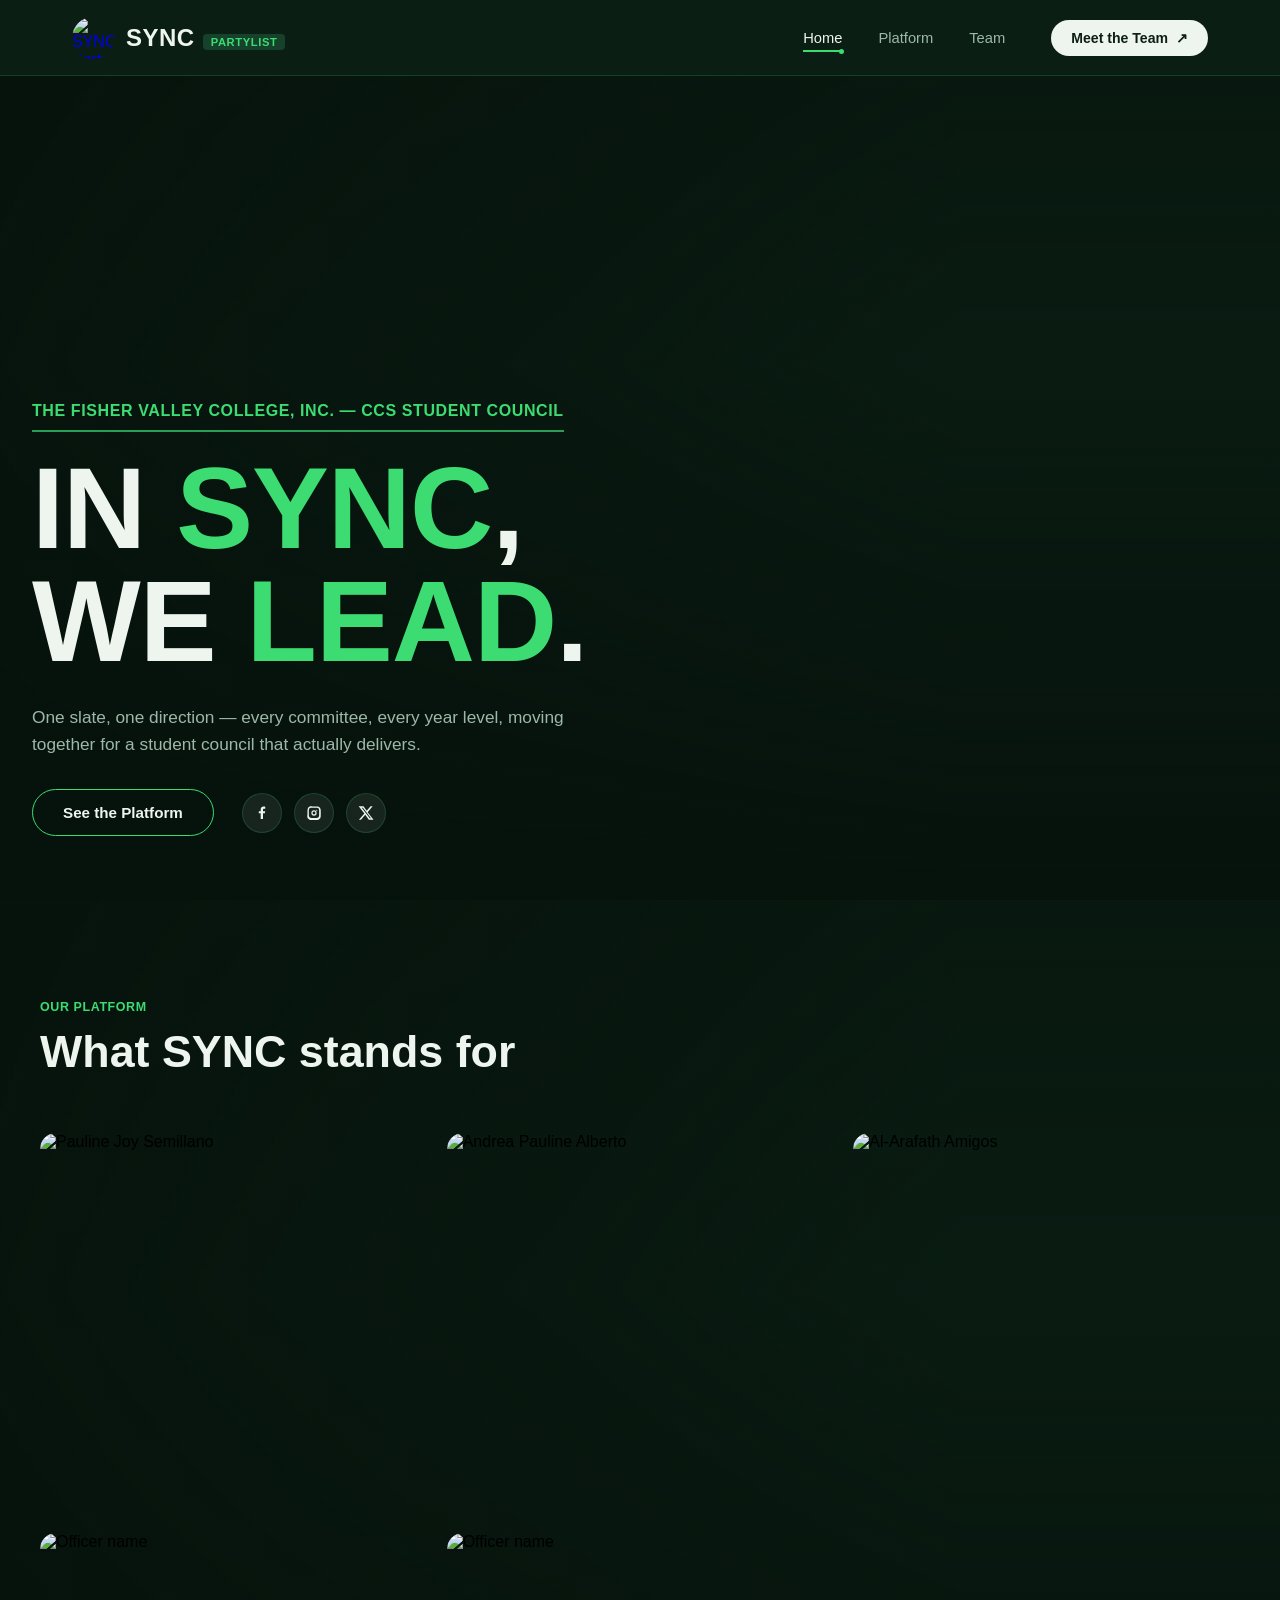
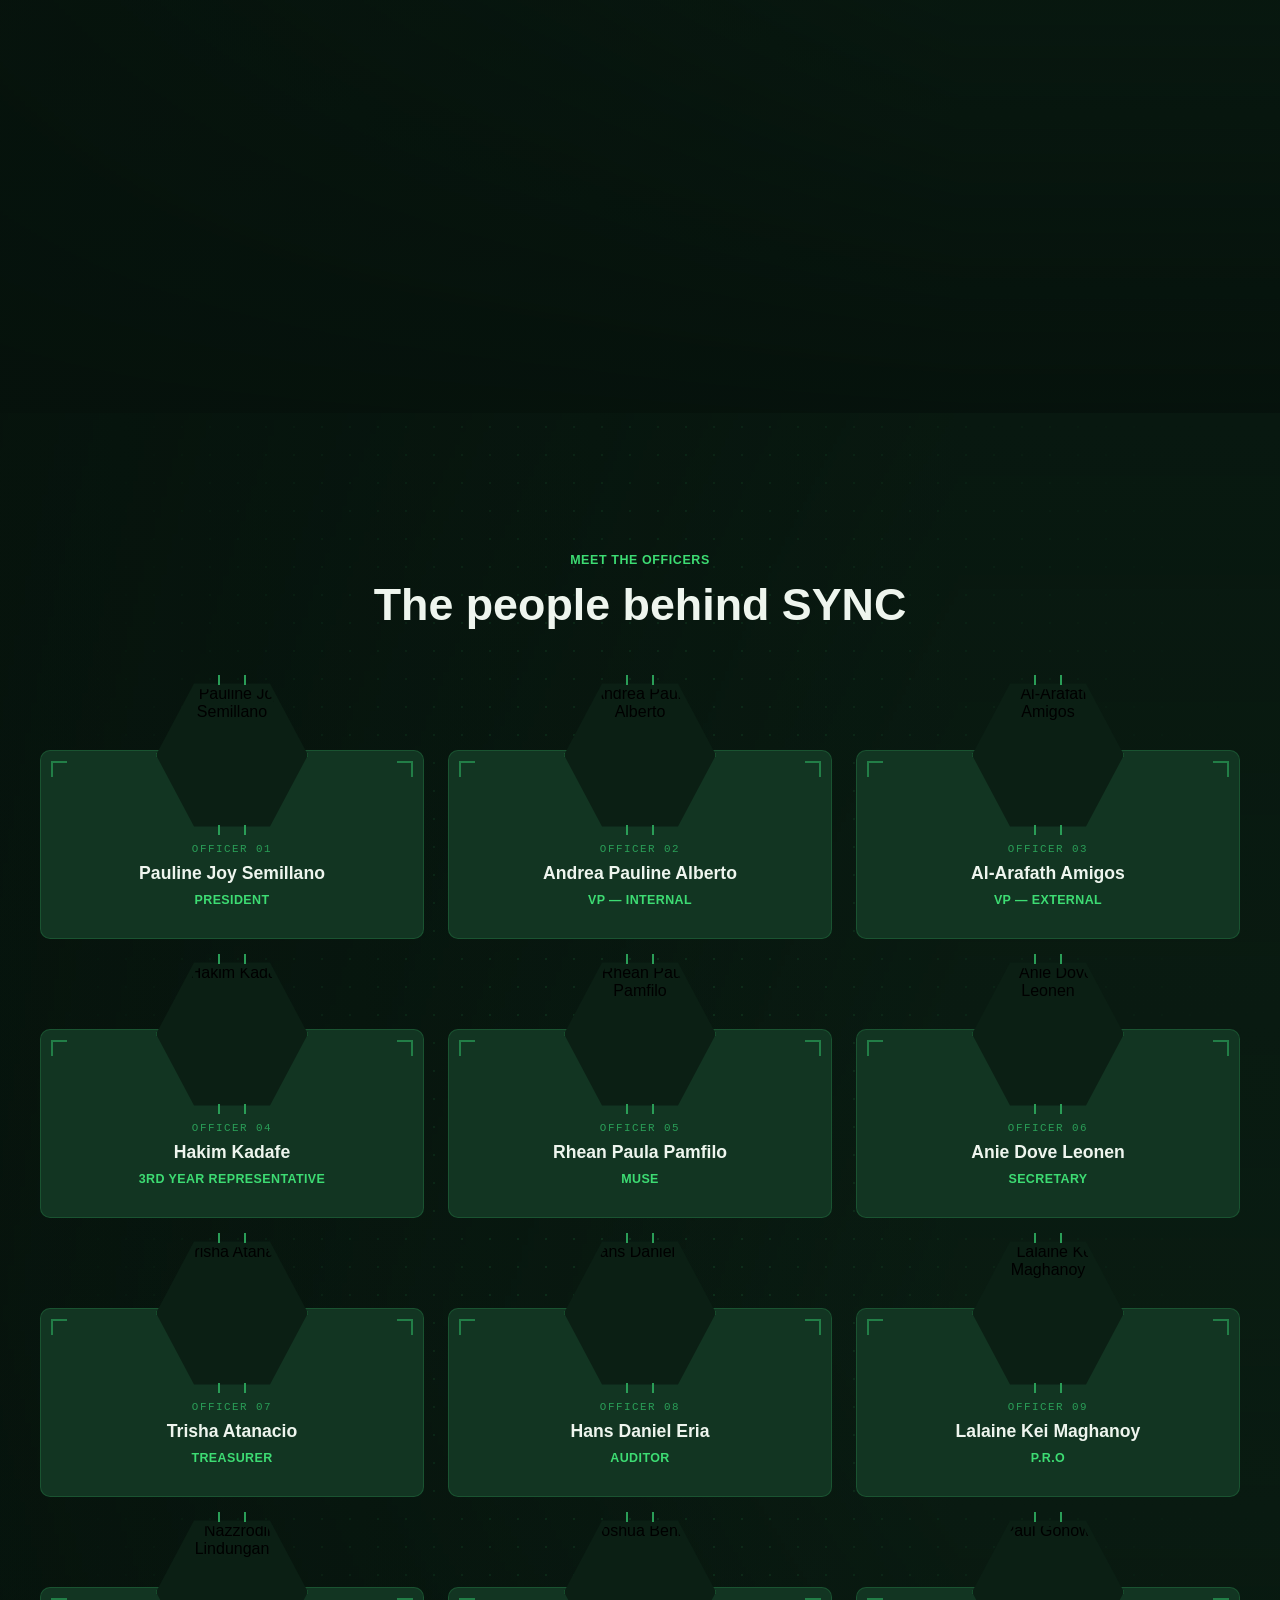
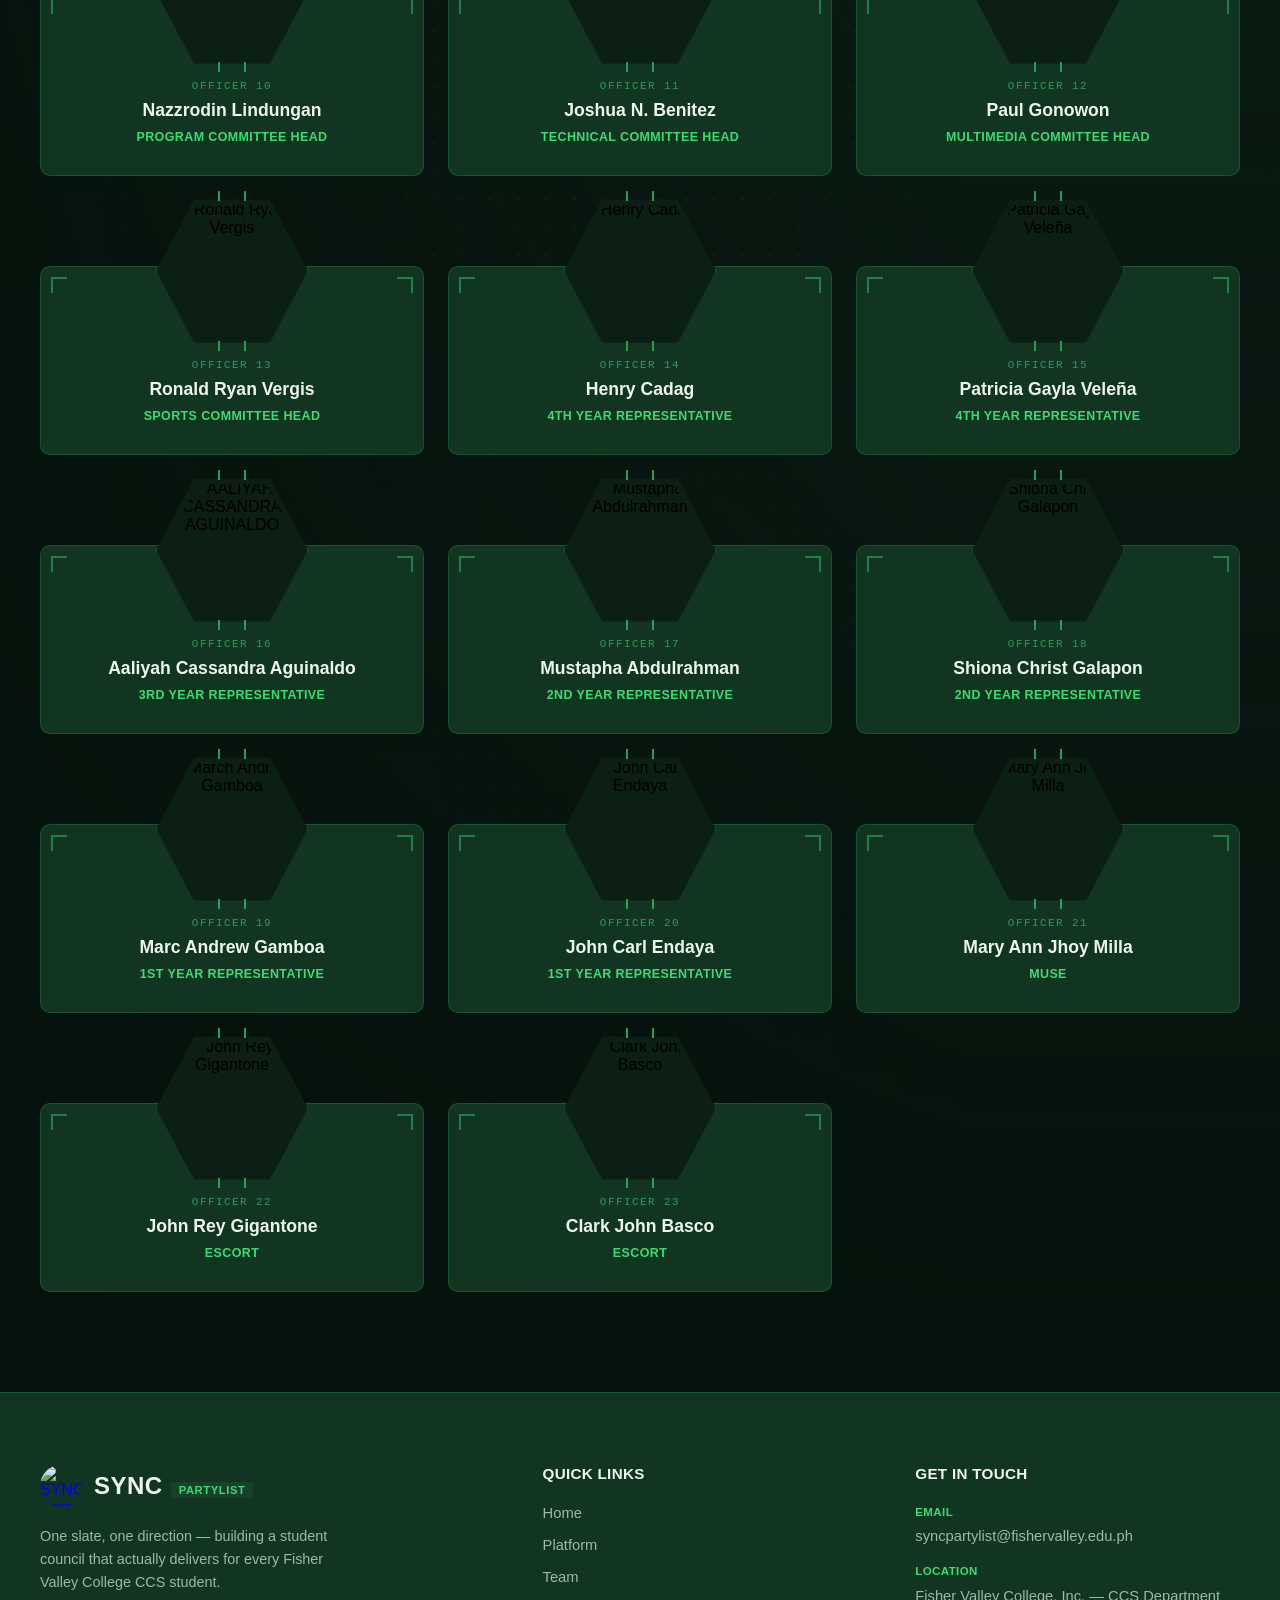
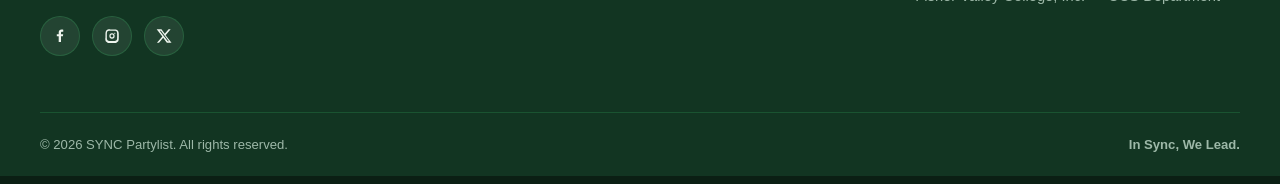
==== commit 700700d8: "Add files via upload" ====
--- a/website.html
+++ b/website.html
@@ -8,7 +8,7 @@
   </head>
   <body>
     <div class="site-bg">
-      <img src="POSTER.png" alt="" id="scrollPoster" />
+      <img src="POSTER.jpg" alt="" id="scrollPoster" />
     </div>
     <header>
       <nav class="navbar">
@@ -106,7 +106,7 @@
 
           <div class="platform__grid">
             <div class="p-card">
-              <img src="PUBMAT - PRESIDENT.png" alt="Pauline Joy Semillano" />
+              <img src="1.jpg" alt="Pauline Joy Semillano" />
               <div class="p-card__overlay">
                 <span class="p-card__name">Pauline Joy Semillano</span>
                 <h3>SYNC click to serve</h3>
@@ -120,10 +120,7 @@
             </div>
 
             <div class="p-card">
-              <img
-                src="PUBMAT - VP - INTERNAL.png"
-                alt="Andrea Pauline Alberto"
-              />
+              <img src="10.jpg" alt="Andrea Pauline Alberto" />
               <div class="p-card__overlay">
                 <span class="p-card__name">Andrea Pauline Alberto</span>
                 <h3>SYNC Debug your doubts</h3>
@@ -141,7 +138,7 @@
             </div>
 
             <div class="p-card">
-              <img src="VP - EXTERNAL.png" alt="Al-Arafath Amigos" />
+              <img src="9.jpg" alt="Al-Arafath Amigos" />
               <div class="p-card__overlay">
                 <span class="p-card__name">Al-Arafath Amigos</span>
                 <h3>SYNC beyond the campus</h3>
@@ -159,10 +156,7 @@
             </div>
 
             <div class="p-card">
-              <img
-                src="PUBMAT - 3RD YEAR REP - KADAFE.png"
-                alt="Officer name"
-              />
+              <img src="3RD YEAR KADAFE.jpg" alt="Officer name" />
               <div class="p-card__overlay">
                 <span class="p-card__name">Hakim Kadafe</span>
                 <h3>SYNC Support</h3>
@@ -176,7 +170,7 @@
             </div>
 
             <div class="p-card">
-              <img src="MUSE - PAMFILO.png" alt="Officer name" />
+              <img src="MUSE - PAMFILO.jpg" alt="Officer name" />
               <div class="p-card__overlay">
                 <span class="p-card__name">Rhean Paula Pamfilo</span>
                 <h3>SYNC Cares</h3>
@@ -201,7 +195,9 @@
           <div class="team__grid">
             <div class="t-card">
               <div class="t-card__photo-wrap">
-                <img src="PUBMAT - PRESIDENT.png" alt="Pauline Joy Semillano" />
+                <img src="1.jpg" alt="Pauline Joy Semillano" />
+                <span class="pin"></span><span class="pin"></span
+                ><span class="pin"></span><span class="pin"></span>
               </div>
               <div class="t-card__body">
                 <h3 class="t-card__name">Pauline Joy Semillano</h3>
@@ -211,10 +207,9 @@
 
             <div class="t-card">
               <div class="t-card__photo-wrap">
-                <img
-                  src="PUBMAT - VP - INTERNAL.png"
-                  alt="Andrea Pauline Alberto"
-                />
+                <img src="10.jpg" alt="Andrea Pauline Alberto" />
+                <span class="pin"></span><span class="pin"></span
+                ><span class="pin"></span><span class="pin"></span>
               </div>
               <div class="t-card__body">
                 <h3 class="t-card__name">Andrea Pauline Alberto</h3>
@@ -224,7 +219,9 @@
 
             <div class="t-card">
               <div class="t-card__photo-wrap">
-                <img src="VP - EXTERNAL.png" alt="Al-Arafath Amigos" />
+                <img src="9.jpg" alt="Al-Arafath Amigos" />
+                <span class="pin"></span><span class="pin"></span
+                ><span class="pin"></span><span class="pin"></span>
               </div>
               <div class="t-card__body">
                 <h3 class="t-card__name">Al-Arafath Amigos</h3>
@@ -234,10 +231,9 @@
 
             <div class="t-card">
               <div class="t-card__photo-wrap">
-                <img
-                  src="PUBMAT - 3RD YEAR REP - KADAFE.png"
-                  alt="Hakim Kadafe"
-                />
+                <img src="3RD YEAR KADAFE.jpg" alt="Hakim Kadafe" />
+                <span class="pin"></span><span class="pin"></span
+                ><span class="pin"></span><span class="pin"></span>
               </div>
               <div class="t-card__body">
                 <h3 class="t-card__name">Hakim Kadafe</h3>
@@ -247,7 +243,9 @@
 
             <div class="t-card">
               <div class="t-card__photo-wrap">
-                <img src="MUSE - PAMFILO.png" alt="Rhean Paula Pamfilo" />
+                <img src="MUSE - PAMFILO.jpg" alt="Rhean Paula Pamfilo" />
+                <span class="pin"></span><span class="pin"></span
+                ><span class="pin"></span><span class="pin"></span>
               </div>
               <div class="t-card__body">
                 <h3 class="t-card__name">Rhean Paula Pamfilo</h3>
@@ -256,7 +254,9 @@
             </div>
             <div class="t-card">
               <div class="t-card__photo-wrap">
-                <img src="PUBMAT - SECRETARY.png" alt="Anie Dove Leonen" />
+                <img src="6.jpg" alt="Anie Dove Leonen" />
+                <span class="pin"></span><span class="pin"></span
+                ><span class="pin"></span><span class="pin"></span>
               </div>
               <div class="t-card__body">
                 <h3 class="t-card__name">Anie Dove Leonen</h3>
@@ -265,7 +265,9 @@
             </div>
             <div class="t-card">
               <div class="t-card__photo-wrap">
-                <img src="PUBMAT - TREASURER.png" alt="Trisha Atanacio" />
+                <img src="7.jpg" alt="Trisha Atanacio" />
+                <span class="pin"></span><span class="pin"></span
+                ><span class="pin"></span><span class="pin"></span>
               </div>
               <div class="t-card__body">
                 <h3 class="t-card__name">Trisha Atanacio</h3>
@@ -274,7 +276,9 @@
             </div>
             <div class="t-card">
               <div class="t-card__photo-wrap">
-                <img src="PUBMAT - AUDITOR.png" alt="Hans Daniel Eria" />
+                <img src="PUBMAT - AUDITOR.jpg" alt="Hans Daniel Eria" />
+                <span class="pin"></span><span class="pin"></span
+                ><span class="pin"></span><span class="pin"></span>
               </div>
               <div class="t-card__body">
                 <h3 class="t-card__name">Hans Daniel Eria</h3>
@@ -283,7 +287,9 @@
             </div>
             <div class="t-card">
               <div class="t-card__photo-wrap">
-                <img src="PUBMAT - PRO.png" alt="Lalaine Kei Maghanoy" />
+                <img src="3.jpg" alt="Lalaine Kei Maghanoy" />
+                <span class="pin"></span><span class="pin"></span
+                ><span class="pin"></span><span class="pin"></span>
               </div>
               <div class="t-card__body">
                 <h3 class="t-card__name">Lalaine Kei Maghanoy</h3>
@@ -292,10 +298,9 @@
             </div>
             <div class="t-card">
               <div class="t-card__photo-wrap">
-                <img
-                  src="PUBMAT - PROGRAM COMMITEE HEAD.png"
-                  alt="Nazzrodin Lindungan"
-                />
+                <img src="2.jpg" alt="Nazzrodin Lindungan" />
+                <span class="pin"></span><span class="pin"></span
+                ><span class="pin"></span><span class="pin"></span>
               </div>
               <div class="t-card__body">
                 <h3 class="t-card__name">Nazzrodin Lindungan</h3>
@@ -304,10 +309,9 @@
             </div>
             <div class="t-card">
               <div class="t-card__photo-wrap">
-                <img
-                  src="PUBMAT - TECHNICAL COMMITEE HEAD.png"
-                  alt="Joshua Benitez"
-                />
+                <img src="8.jpg" alt="Joshua Benitez" />
+                <span class="pin"></span><span class="pin"></span
+                ><span class="pin"></span><span class="pin"></span>
               </div>
               <div class="t-card__body">
                 <h3 class="t-card__name">Joshua N. Benitez</h3>
@@ -316,10 +320,9 @@
             </div>
             <div class="t-card">
               <div class="t-card__photo-wrap">
-                <img
-                  src="PUBMAT - MULTIMEDIA COMMITEE HEAD.png"
-                  alt="Paul Gonowon"
-                />
+                <img src="MULTIMEDIA GONOWON.jpg.jpg" alt="Paul Gonowon" />
+                <span class="pin"></span><span class="pin"></span
+                ><span class="pin"></span><span class="pin"></span>
               </div>
               <div class="t-card__body">
                 <h3 class="t-card__name">Paul Gonowon</h3>
@@ -328,10 +331,9 @@
             </div>
             <div class="t-card">
               <div class="t-card__photo-wrap">
-                <img
-                  src="PUBMAT - SPORTS COMMITEE HEAD.png"
-                  alt="Ronald Ryan Vergis"
-                />
+                <img src="5.jpg" alt="Ronald Ryan Vergis" />
+                <span class="pin"></span><span class="pin"></span
+                ><span class="pin"></span><span class="pin"></span>
               </div>
               <div class="t-card__body">
                 <h3 class="t-card__name">Ronald Ryan Vergis</h3>
@@ -341,9 +343,11 @@
             <div class="t-card">
               <div class="t-card__photo-wrap">
                 <img
-                  src="PUBMAT - 4TH YEAR REP - HENRY.png"
+                  src="PUBMAT - 4TH YEAR REP - HENRY.jpg"
                   alt="Henry Cadag"
                 />
+                <span class="pin"></span><span class="pin"></span
+                ><span class="pin"></span><span class="pin"></span>
               </div>
               <div class="t-card__body">
                 <h3 class="t-card__name">Henry Cadag</h3>
@@ -352,10 +356,9 @@
             </div>
             <div class="t-card">
               <div class="t-card__photo-wrap">
-                <img
-                  src="PUBMAT - 4TH YEAR REP - PAT.png"
-                  alt="Patricia Gayla Veleña"
-                />
+                <img src="PAT.jpg" alt="Patricia Gayla Veleña" />
+                <span class="pin"></span><span class="pin"></span
+                ><span class="pin"></span><span class="pin"></span>
               </div>
               <div class="t-card__body">
                 <h3 class="t-card__name">Patricia Gayla Veleña</h3>
@@ -365,9 +368,11 @@
             <div class="t-card">
               <div class="t-card__photo-wrap">
                 <img
-                  src="PUBMAT - 3RD YEAR REP - AGUINALDO.png"
+                  src="PUBMAT - 3RD YEAR REP - AGUINALDO.jpg"
                   alt="AALIYAH CASSANDRA AGUINALDO"
                 />
+                <span class="pin"></span><span class="pin"></span
+                ><span class="pin"></span><span class="pin"></span>
               </div>
               <div class="t-card__body">
                 <h3 class="t-card__name">Aaliyah Cassandra Aguinaldo</h3>
@@ -376,10 +381,9 @@
             </div>
             <div class="t-card">
               <div class="t-card__photo-wrap">
-                <img
-                  src="PUBMAT - 2ND YEAR REP - MUSTAPHA.png"
-                  alt="Mustapha Abdulrahman"
-                />
+                <img src="MUSTAFA.jpg.jpg" alt="Mustapha Abdulrahman" />
+                <span class="pin"></span><span class="pin"></span
+                ><span class="pin"></span><span class="pin"></span>
               </div>
               <div class="t-card__body">
                 <h3 class="t-card__name">Mustapha Abdulrahman</h3>
@@ -388,10 +392,9 @@
             </div>
             <div class="t-card">
               <div class="t-card__photo-wrap">
-                <img
-                  src="PUBMAT - 2ND YEAR REP - GALAPON.png"
-                  alt="Shiona Christ Galapon"
-                />
+                <img src="GALAPON.jpg.jpg" alt="Shiona Christ Galapon" />
+                <span class="pin"></span><span class="pin"></span
+                ><span class="pin"></span><span class="pin"></span>
               </div>
               <div class="t-card__body">
                 <h3 class="t-card__name">Shiona Christ Galapon</h3>
@@ -401,9 +404,11 @@
             <div class="t-card">
               <div class="t-card__photo-wrap">
                 <img
-                  src="PUBMAT - 1ST YEAR REP - GAMBOA.png"
+                  src="PUBMAT - 1ST YEAR REP - GAMBOA.jpg"
                   alt="March Andrew Gamboa"
                 />
+                <span class="pin"></span><span class="pin"></span
+                ><span class="pin"></span><span class="pin"></span>
               </div>
               <div class="t-card__body">
                 <h3 class="t-card__name">Marc Andrew Gamboa</h3>
@@ -413,9 +418,11 @@
             <div class="t-card">
               <div class="t-card__photo-wrap">
                 <img
-                  src="PUBMAT - 1ST YEAR REP - ENDAYA.png"
+                  src="PUBMAT - 1ST YEAR REP - ENDAYA.jpg"
                   alt="John Carl Endaya"
                 />
+                <span class="pin"></span><span class="pin"></span
+                ><span class="pin"></span><span class="pin"></span>
               </div>
               <div class="t-card__body">
                 <h3 class="t-card__name">John Carl Endaya</h3>
@@ -424,7 +431,9 @@
             </div>
             <div class="t-card">
               <div class="t-card__photo-wrap">
-                <img src="MUSE - MILLA.png" alt="Mary Ann Jhoy Milla" />
+                <img src="MUSE - MILLA.jpg" alt="Mary Ann Jhoy Milla" />
+                <span class="pin"></span><span class="pin"></span
+                ><span class="pin"></span><span class="pin"></span>
               </div>
               <div class="t-card__body">
                 <h3 class="t-card__name">Mary Ann Jhoy Milla</h3>
@@ -433,10 +442,9 @@
             </div>
             <div class="t-card">
               <div class="t-card__photo-wrap">
-                <img
-                  src="PUBMAT - ESCORT - GIGANTONE.png"
-                  alt="John Rey Gigantone"
-                />
+                <img src="ESCORT GIGANTONE.jpg.jpg" alt="John Rey Gigantone" />
+                <span class="pin"></span><span class="pin"></span
+                ><span class="pin"></span><span class="pin"></span>
               </div>
               <div class="t-card__body">
                 <h3 class="t-card__name">John Rey Gigantone</h3>
@@ -445,7 +453,9 @@
             </div>
             <div class="t-card">
               <div class="t-card__photo-wrap">
-                <img src="PUBMAT - ESCORT - BASCO.png" alt="Clark John Basco" />
+                <img src="ESCORT BASCO.jpg.jpg" alt="Clark John Basco" />
+                <span class="pin"></span><span class="pin"></span
+                ><span class="pin"></span><span class="pin"></span>
               </div>
               <div class="t-card__body">
                 <h3 class="t-card__name">Clark John Basco</h3>
--- a/style.css
+++ b/style.css
@@ -1,8 +1,3 @@
-/* ============================================
-   SYNC Partylist — Design Tokens
-   Palette pulled from the campaign poster:
-   deep forest green bg + bright circuit-green accent
-   ============================================ */
 :root {
   --bg-deep: #0b1f14;
   --bg-panel: #123522;
@@ -15,6 +10,7 @@
 
   --font-display: "Poppins", "Segoe UI", sans-serif;
   --font-body: "Inter", "Segoe UI", sans-serif;
+  --font-mono: "JetBrains Mono", "Consolas", monospace;
 
   --nav-height: 76px;
 }
@@ -676,6 +672,12 @@
 }
 
 
+/* ============================================
+   Team — redesigned as circuit-board "chip" cards
+   Signature: hexagonal chip frame with pin ticks,
+   subtle PCB trace corners, numbered role tags
+   (numbering reflects real hierarchy/seniority)
+   ============================================ */
 .team {
   position: relative;
   padding: 140px 32px 100px;
@@ -684,7 +686,19 @@
     linear-gradient(to right, rgba(6, 18, 12, 0.75) 0%, rgba(6, 18, 12, 0.35) 45%, rgba(6, 18, 12, 0) 75%);
 }
 
+/* Faint circuit-dot grid behind the whole section, ties back to the brand's circuit motif */
+.team::before {
+  content: "";
+  position: absolute;
+  inset: 0;
+  background-image: radial-gradient(circle, rgba(61, 220, 115, 0.12) 1px, transparent 1px);
+  background-size: 28px 28px;
+  pointer-events: none;
+  mask-image: radial-gradient(ellipse at 50% 30%, black 0%, transparent 70%);
+}
+
 .team__inner {
+  position: relative;
   max-width: 1200px;
   margin: 0 auto;
   text-align: center;
@@ -728,19 +742,24 @@
 .team__grid {
   display: grid;
   grid-template-columns: repeat(3, 1fr);
-  gap: 90px 20px;
+  gap: 90px 24px;
 }
 
 .t-card {
   position: relative;
   background: var(--bg-panel);
   border: 1px solid var(--border);
-  border-radius: 16px;
-  padding: 90px 22px 28px;
+  border-radius: 10px;
+  padding: 92px 22px 30px;
   opacity: 0;
   transform: translateY(40px);
-  /* Start below */
-  transition: opacity 0.6s ease, transform 0.6s ease;
+  transition: opacity 0.6s ease, transform 0.6s ease, border-color 0.3s ease, box-shadow 0.3s ease;
+  /* counter so each card can print its own OFFICER n tag */
+  counter-increment: officer;
+}
+
+.team__grid {
+  counter-reset: officer;
 }
 
 .t-card.in-view {
@@ -751,7 +770,7 @@
 .t-card.in-view:hover {
   transform: translateY(-6px);
   border-color: var(--accent-dim);
-  transition: transform 0.3s ease, border-color 0.3s ease;
+  box-shadow: 0 12px 40px -12px rgba(61, 220, 115, 0.35);
 }
 
 .t-card:nth-child(3n + 1) {
@@ -766,26 +785,102 @@
   transition-delay: 0.4s;
 }
 
-/* The pop-out circular photo */
+/* PCB corner traces — small right-angle marks in the two top corners of every card */
+.t-card::before,
+.t-card::after {
+  content: "";
+  position: absolute;
+  top: 10px;
+  width: 14px;
+  height: 14px;
+  border-top: 2px solid var(--accent-dim);
+  opacity: 0.7;
+  transition: border-color 0.3s ease, opacity 0.3s ease;
+}
+
+.t-card::before {
+  left: 10px;
+  border-left: 2px solid var(--accent-dim);
+}
+
+.t-card::after {
+  right: 10px;
+  border-right: 2px solid var(--accent-dim);
+}
+
+.t-card.in-view:hover::before,
+.t-card.in-view:hover::after {
+  border-color: var(--accent);
+  opacity: 1;
+}
+
+/* Small monospace "OFFICER 01" tag — real sequence info, not decoration */
+.t-card__body::before {
+  content: "OFFICER " counter(officer, decimal-leading-zero);
+  display: block;
+  font-family: var(--font-mono);
+  font-size: 0.68rem;
+  font-weight: 500;
+  letter-spacing: 1.5px;
+  color: var(--accent-dim);
+  margin-bottom: 8px;
+}
+
+/* Hexagonal chip photo frame replacing the plain circle-glow */
 .t-card__photo-wrap {
   position: absolute;
-  top: -70px;
+  top: -66px;
   left: 50%;
   transform: translateX(-50%);
-  width: 150px;
-  height: 150px;
-  border-radius: 50%;
-  padding: 4px;
+  width: 140px;
+  height: 140px;
+}
+
+.t-card__photo-wrap::before {
+  content: "";
+  position: absolute;
+  inset: -6px;
+  clip-path: polygon(25% 3%, 75% 3%, 100% 50%, 75% 97%, 25% 97%, 0% 50%);
   background: var(--bg-deep);
-  box-shadow: 0 0 0 2px var(--accent), 0 0 28px 6px rgba(61, 220, 115, 0.45);
+  box-shadow: 0 0 0 2px var(--accent), 0 0 26px 4px rgba(61, 220, 115, 0.4);
 }
 
 .t-card__photo-wrap img {
+  position: relative;
   width: 100%;
   height: 100%;
   object-fit: cover;
-  border-radius: 50%;
+  clip-path: polygon(25% 3%, 75% 3%, 100% 50%, 75% 97%, 25% 97%, 0% 50%);
   display: block;
+}
+
+/* Chip "pins" — short ticks radiating off the hexagon top & bottom, like an IC package */
+.t-card__photo-wrap .pin {
+  position: absolute;
+  width: 2px;
+  height: 10px;
+  background: var(--accent-dim);
+  left: 50%;
+}
+
+.t-card__photo-wrap .pin:nth-of-type(1) {
+  top: -10px;
+  transform: translateX(-14px);
+}
+
+.t-card__photo-wrap .pin:nth-of-type(2) {
+  top: -10px;
+  transform: translateX(12px);
+}
+
+.t-card__photo-wrap .pin:nth-of-type(3) {
+  bottom: -10px;
+  transform: translateX(-14px);
+}
+
+.t-card__photo-wrap .pin:nth-of-type(4) {
+  bottom: -10px;
+  transform: translateX(12px);
 }
 
 .t-card__body {
@@ -827,13 +922,13 @@
   }
 
   .t-card__photo-wrap {
-    width: 130px;
-    height: 130px;
-    top: -60px;
+    width: 122px;
+    height: 122px;
+    top: -58px;
   }
 
   .t-card {
-    padding: 76px 20px 24px;
+    padding: 78px 20px 26px;
   }
 }
 
